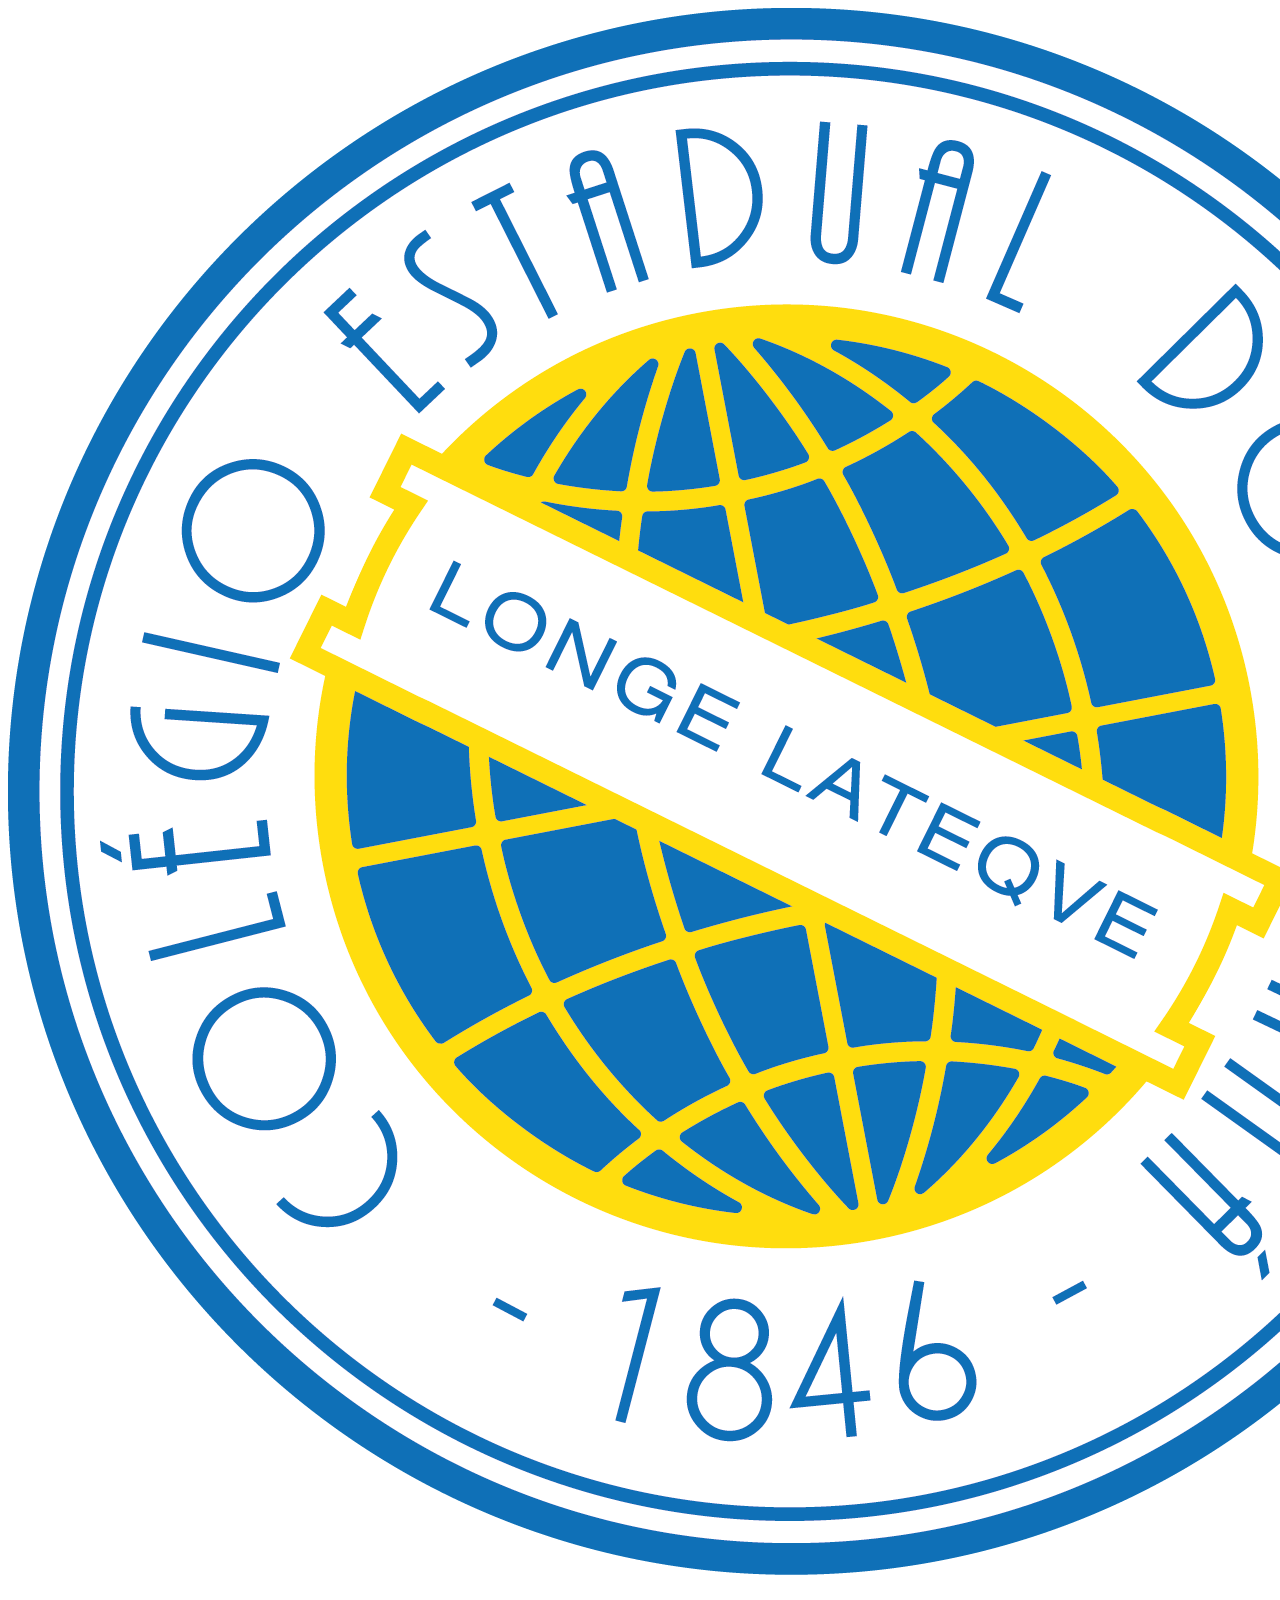
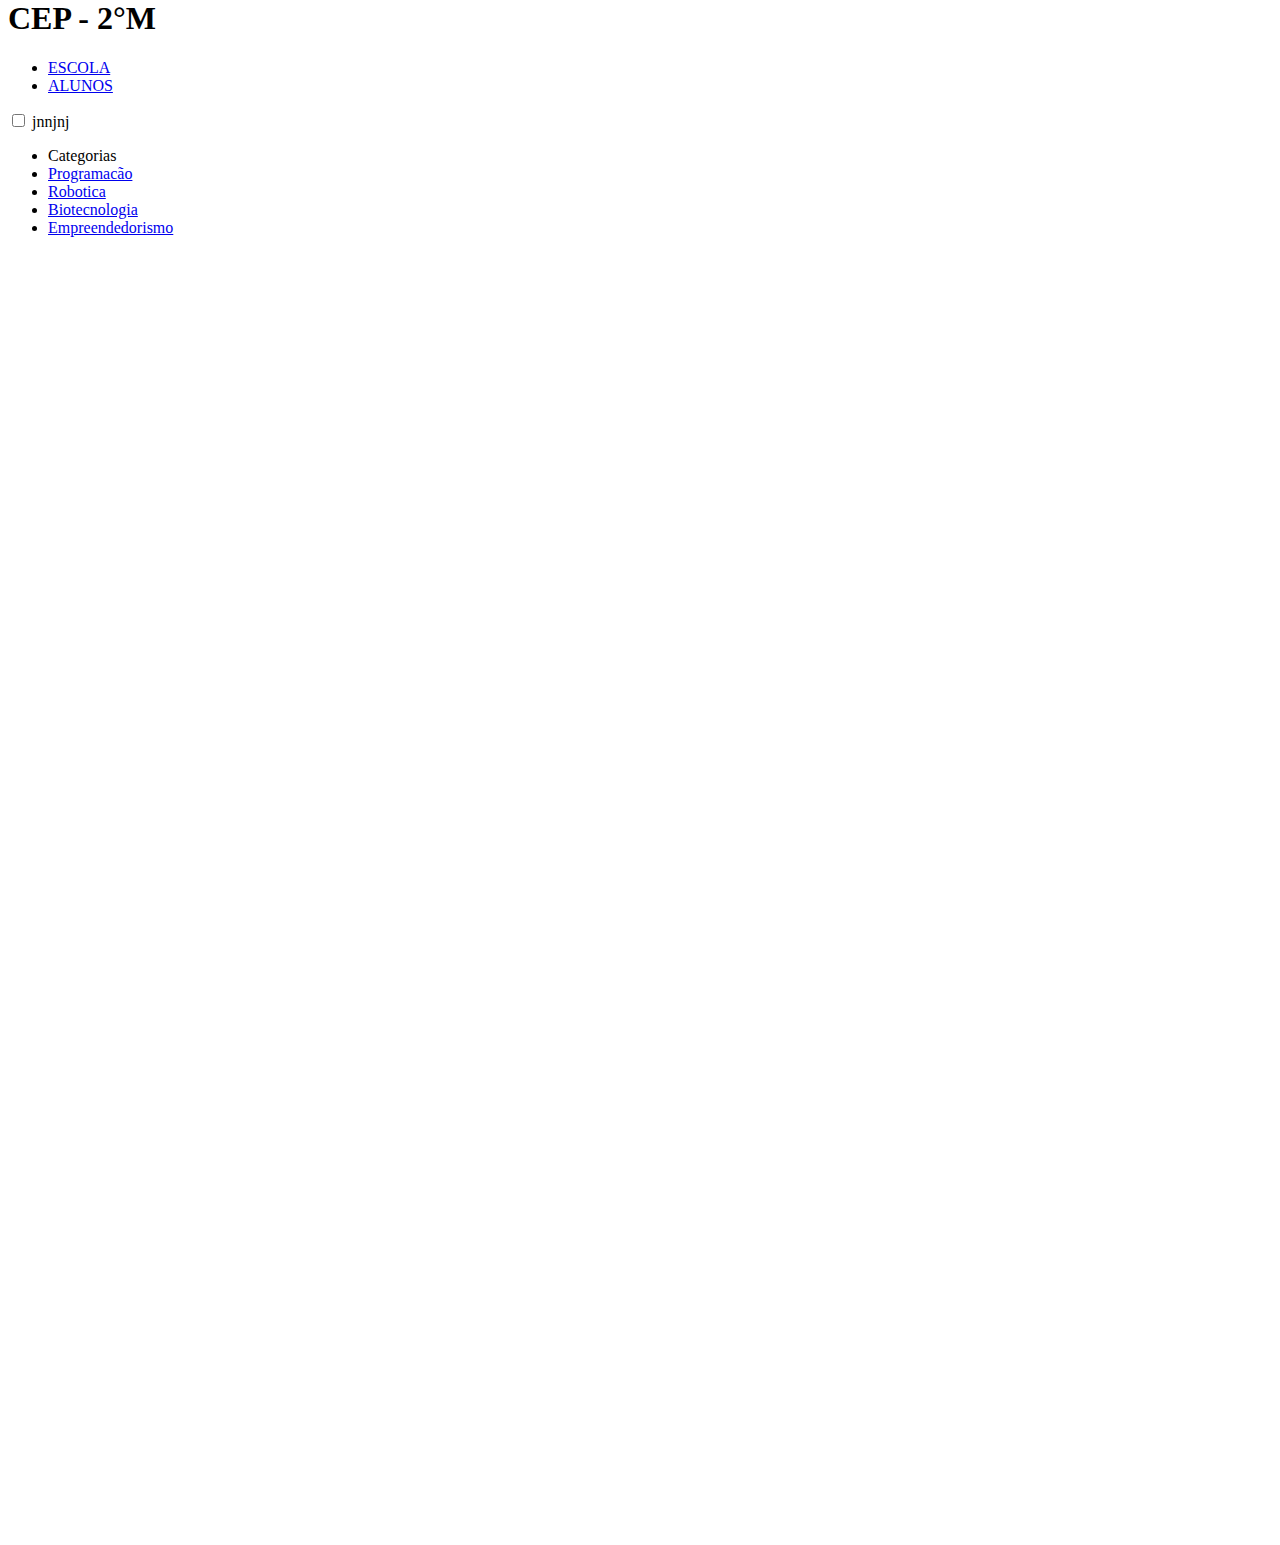
==== o.html @ 10a6ceaf "wsaf" ====
<!DOCTYPE html>
<html lang="pt">
<head>
    <meta charset="UTF-8">
    <meta name="viewport" content="width=device-width, initial-scale=1.0">
    <title>Operadores</title>
    <link rel="preconnect" href="https://fonts.googleapis.com">
    <link rel="preconnect" href="https://fonts.gstatic.com" crossorigin>
    <link rel="preconnect" href="https://fonts.googleapis.com">
    <link rel="preconnect" href="https://fonts.gstatic.com" crossorigin>
    <link href="https://fonts.googleapis.com/css2?family=Poppins:wght@400;700&display=swap" rel="stylesheet">   
    <link rel="stylesheet" href="s.css"> 
    <link rel="shortcut icon" href="../imagens/logo.cep.png" type="image/png">
</head>
<body>
    
    <header class="cabeçalho">
        <img class="cabecalho-imagem" src="./imagens/logo.cep.png" alt="logo cep">
        <h1 class="cabecalho-frase-imagem">CEP - 2°M</h1>
        <ul class="cabecalho-lista">
            <li class="cabecalho-lista-item"> <a href="#textos"> ESCOLA </a></li>
            <li class="cabecalho-lista-item"><a href="#estudante"> ALUNOS </a></li>
        </ul>
        <div class="container">
            <input type="checkbox" id="menu" class="container__botao">
            <label for="menu">
                <span class="cabecalho__menu-hamburguer container__imagem">jnnjnj</span>
            </label>
            <ul class="lista-menu">
                <li class="lista-menu__titulo">Categorias</li>
                <li class="lista-menu__item">
                    <a href="Programação/p.html" class="lista-menu__link">Programacão</a>
                </li>
                <li class="lista-menu__item">
                    <a href="Operadores/o.html" class="lista-menu__link">Robotica</a>
                </li>
                <li class="lista-menu__item">
                    <a href="#" class="lista-menu__link">Biotecnologia</a>
                </li>
                <li class="lista-menu__item">
                    <a href="#" class="lista-menu__link">Empreendedorismo</a>
                </li>
            </ul>
        </div>
    </header>

    
<iframe src="https://docs.google.com/document/d/1wyWMOjr5sqwzyTPwrbcAfRnX6ehOafuzDBeBuBS92mo/edit?usp=sharing" frameborder="0" style="width: 100%; height: 100vw;"></iframe>
</body>
</html>
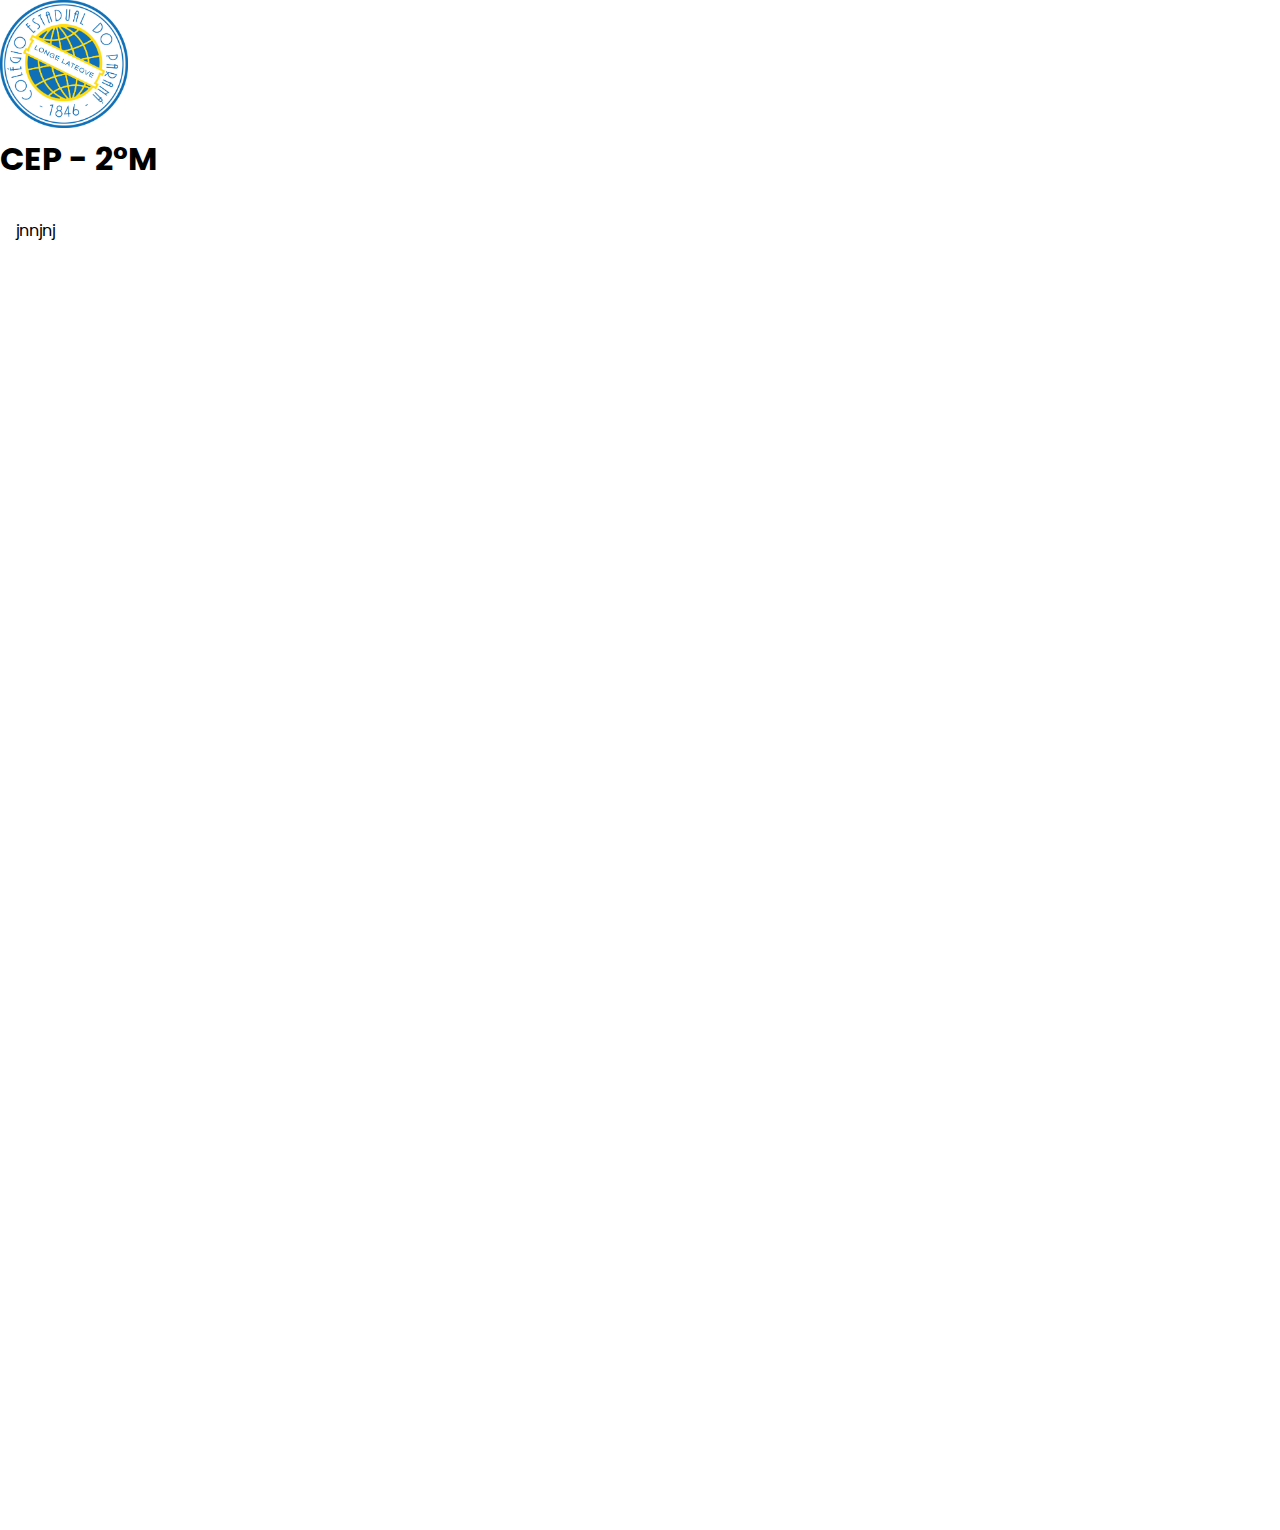
==== commit 522e1a26: "s" ====
--- a/o.html
+++ b/o.html
@@ -10,6 +10,7 @@
     <link rel="preconnect" href="https://fonts.gstatic.com" crossorigin>
     <link href="https://fonts.googleapis.com/css2?family=Poppins:wght@400;700&display=swap" rel="stylesheet">   
     <link rel="stylesheet" href="s.css"> 
+    <link rel="stylesheet" href="style.css"> 
     <link rel="shortcut icon" href="../imagens/logo.cep.png" type="image/png">
 </head>
 <body>
--- a/style.css
+++ b/style.css
@@ -0,0 +1,162 @@
+* {
+    margin: 0;
+    padding: 0;
+}
+
+body {
+    font-family: 'Poppins', sans-serif;
+}
+
+.cabecalho {
+    background-color: #424E61;
+    color: white;
+    display: flex;
+    justify-content: space-around;
+    align-items: center;
+    padding: 24px 0;
+    position: relative;
+}
+
+.cabecalho-imagem {
+    width: 10%;
+}
+
+.cabecalho-lista-item {
+    display: inline-block;
+    margin: 0 16px;
+    font-size: 24px;
+}
+.cabecalho-lista a {
+text-decoration: none;
+color: white;
+}
+
+.escola-imagem {
+    width: 20%;
+}
+
+#textos {
+    background-image: linear-gradient( #424E61,#4ebfe9);
+    color: white;
+    display: flex;
+    justify-content: center;
+    align-items: center;
+    padding: 40px 0;
+}
+
+
+.escola-div-conteudo {
+    width: 35%;
+}
+
+.escola-titulo {
+    padding: 24px 0;
+}
+
+
+.estudante-imagem {
+    width: 200px;
+}
+
+.estudante-imagem2{
+    width: 150px;
+}
+
+.estudante-imagem3{
+    width: 250px;
+}
+
+.estudante-imagem4{
+    width: 200px;
+}
+
+.estudante-imagem5{
+    width: 150px;
+}
+
+
+.estudante-div{
+    text-align: center;
+}
+
+.estudante-titulo{
+    text-align: center;
+    padding: 50px;
+}
+
+
+.estudante-todos{
+    display:grid;
+    grid-template-columns: 20% 20% 20% 20% 20%;
+}
+
+
+.texto-foto{
+    padding: 10px;
+}
+
+.rodape{
+    background-color: #424E61;
+    text-align: center;
+}
+
+.rodape-imagem{
+    height: 80px;
+    padding: 15px;
+    
+}
+
+.escla-texto-dois{
+    padding: 10px 0px 0px 0px;
+}
+
+
+.cabeçalho__menu-hamburguer {
+    width: 24px;
+    height: 24px;
+    display: inline-block;
+    background-image: url(./Menu.svg);
+    background-repeat: no-repeat;
+}
+
+
+.container {
+    display: flex;
+    align-items: center;
+}
+
+.container__imagem {
+    padding: 1em;
+}
+
+
+.lista-menu {
+    display: none;
+    position: absolute;
+    top: 100%;
+      
+}
+
+.container__botao:checked~.lista-menu {
+    display: block;
+}
+
+.lista-menu__titulo,
+.lista-menu__item {
+    padding: 1em;
+    background-color: white;
+}
+
+.lista-menu__titulo {
+    color:rgb(0, 0, 0);
+    font-weight: 700;
+}
+
+.lista-menu__link {
+    color: black;
+    text-decoration: none;
+}
+
+.container__botao {
+    display: none;
+}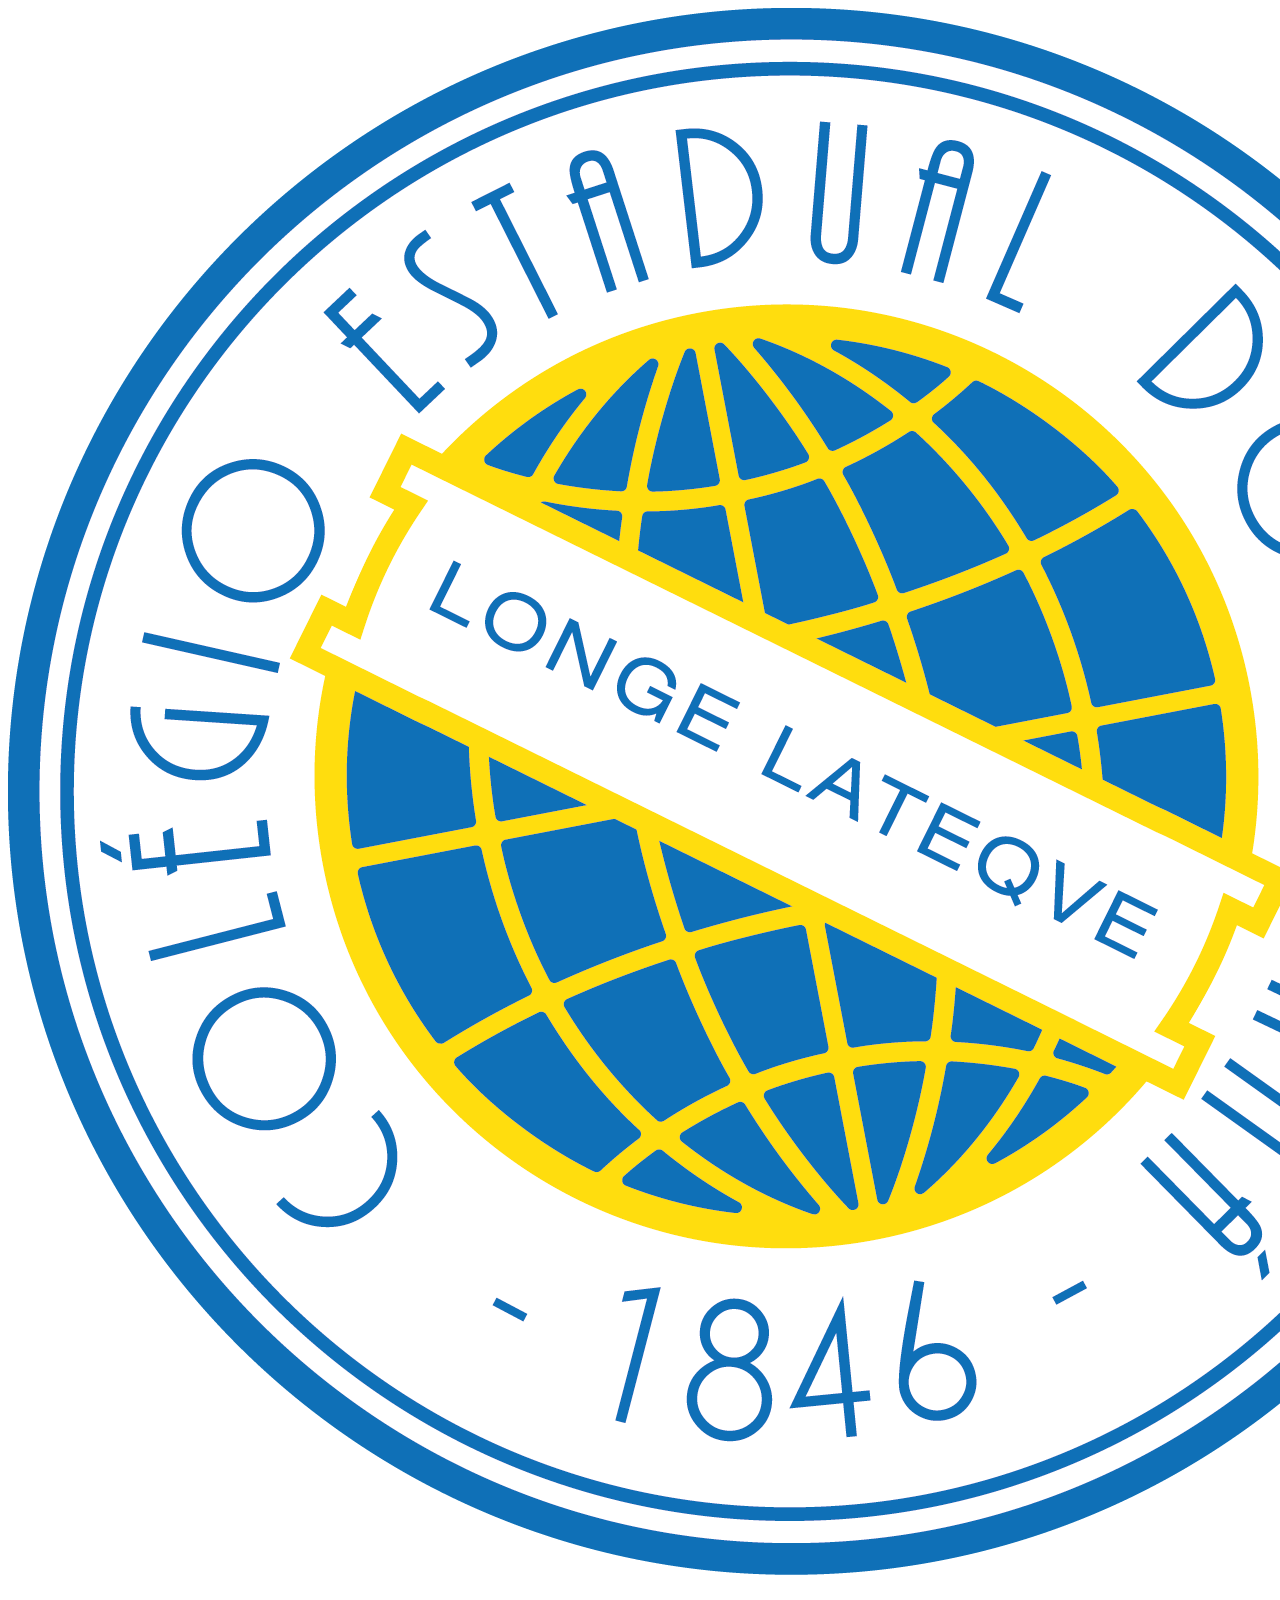
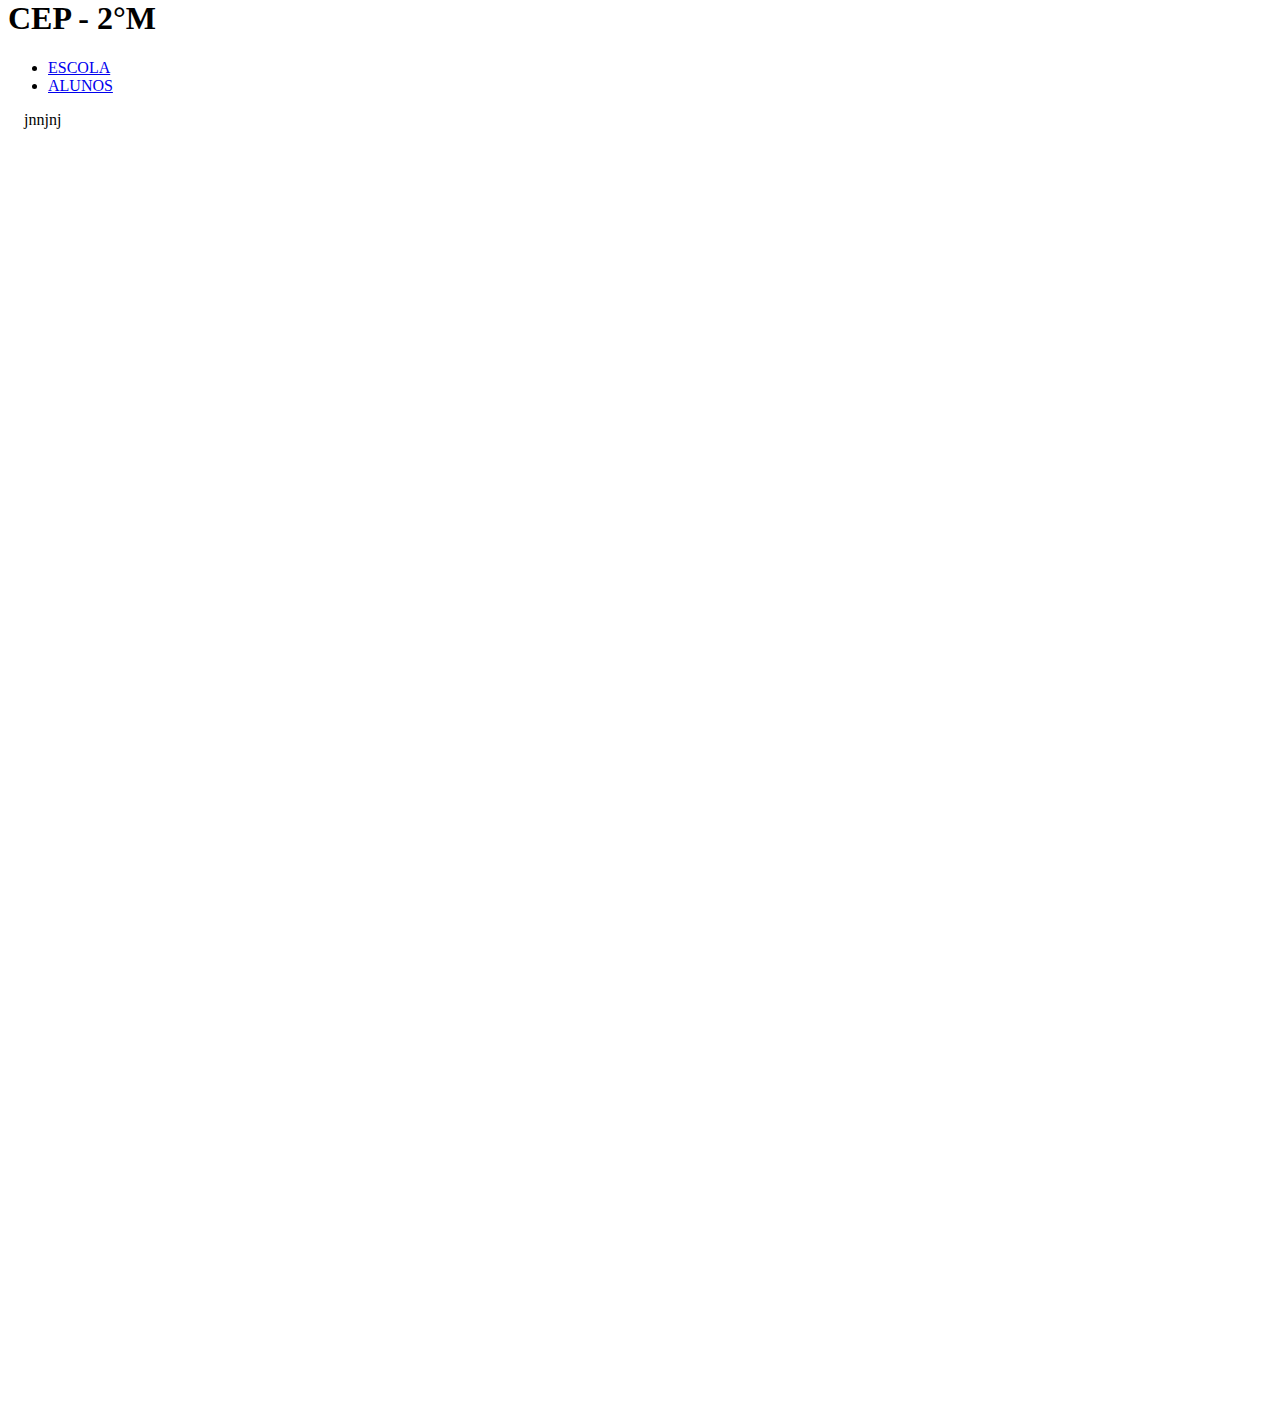
==== commit 7945a438: "." ====
--- a/o.html
+++ b/o.html
@@ -9,8 +9,7 @@
     <link rel="preconnect" href="https://fonts.googleapis.com">
     <link rel="preconnect" href="https://fonts.gstatic.com" crossorigin>
     <link href="https://fonts.googleapis.com/css2?family=Poppins:wght@400;700&display=swap" rel="stylesheet">   
-    <link rel="stylesheet" href="s.css"> 
-    <link rel="stylesheet" href="style.css"> 
+    <link rel="stylesheet" href="style2.css"> 
     <link rel="shortcut icon" href="../imagens/logo.cep.png" type="image/png">
 </head>
 <body>
--- a/style2.css
+++ b/style2.css
@@ -0,0 +1,49 @@
+.cabeçalho__menu-hamburguer {
+    width: 24px;
+    height: 24px;
+    display: inline-block;
+    background-image: url(./Menu.svg);
+    background-repeat: no-repeat;
+}
+
+
+.container {
+    display: flex;
+    align-items: center;
+}
+
+.container__imagem {
+    padding: 1em;
+}
+
+
+.lista-menu {
+    display: none;
+    position: absolute;
+    top: 100%;
+      
+}
+
+.container__botao:checked~.lista-menu {
+    display: block;
+}
+
+.lista-menu__titulo,
+.lista-menu__item {
+    padding: 1em;
+    background-color: white;
+}
+
+.lista-menu__titulo {
+    color:rgb(0, 0, 0);
+    font-weight: 700;
+}
+
+.lista-menu__link {
+    color: black;
+    text-decoration: none;
+}
+
+.container__botao {
+    display: none;
+}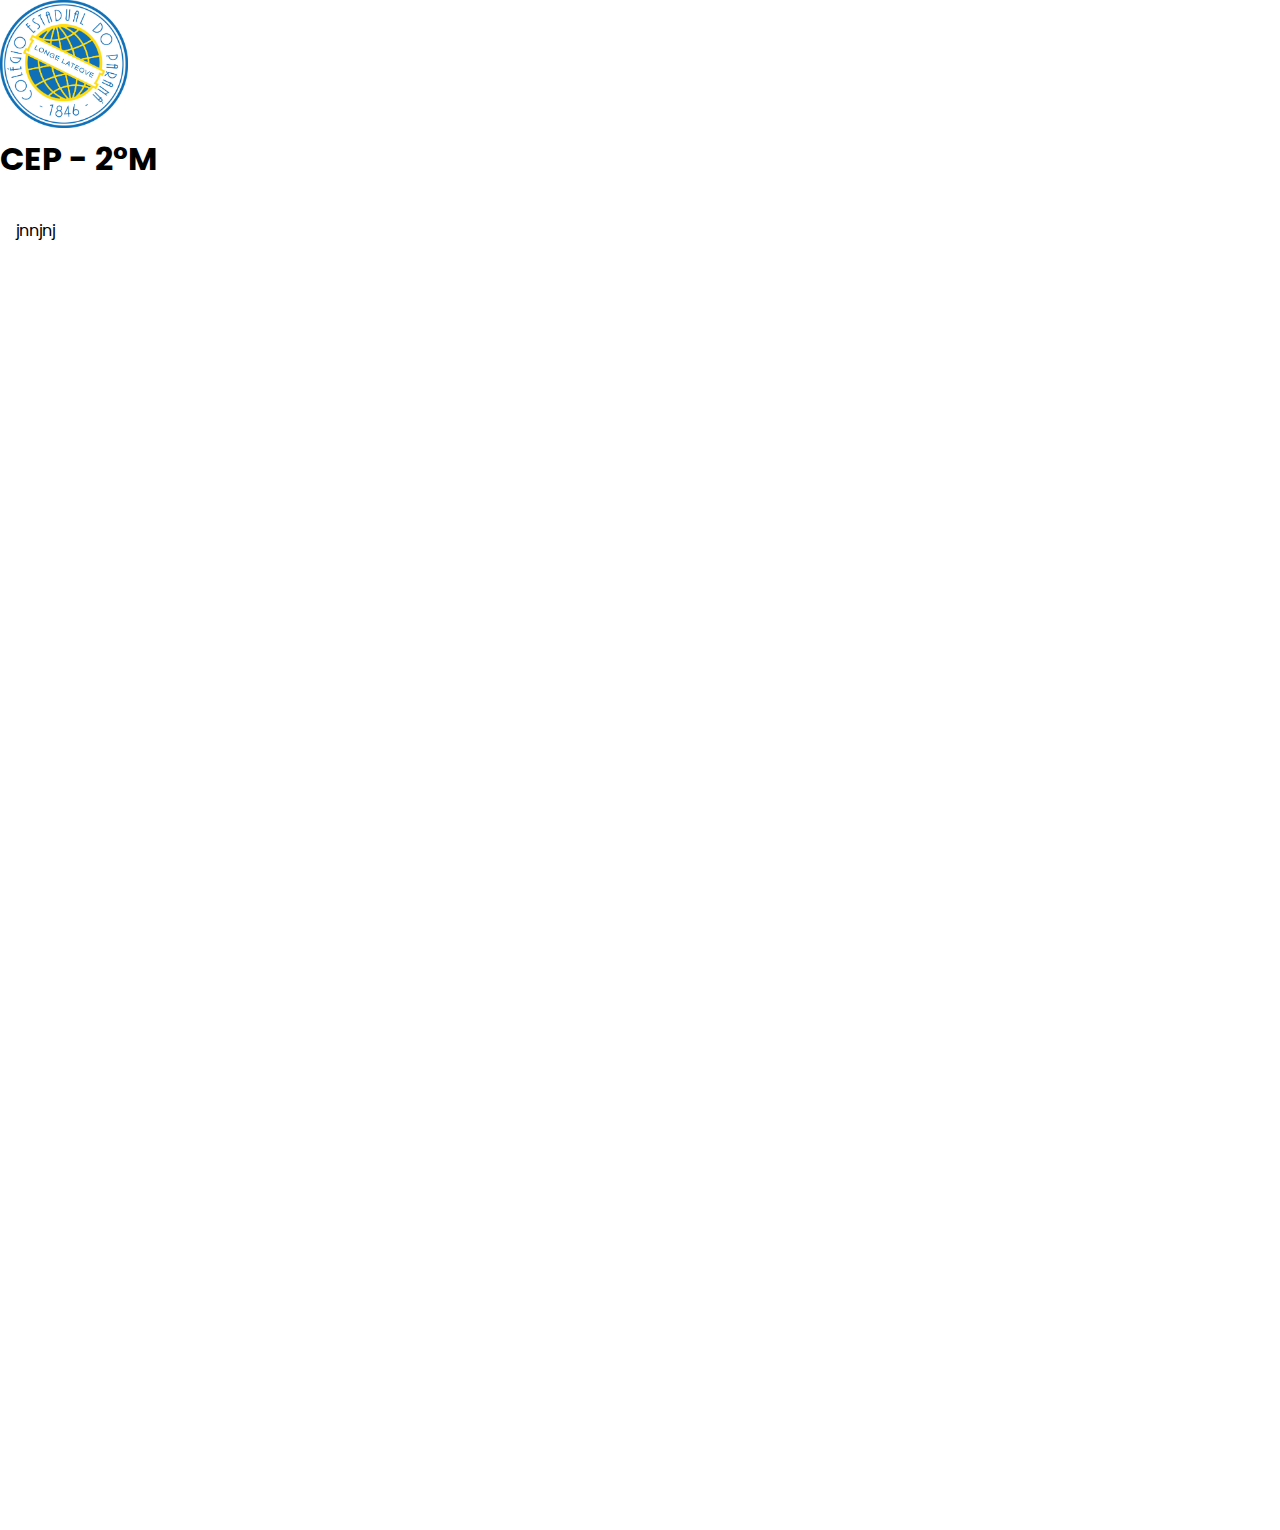
==== commit 143059d8: "k" ====
--- a/o.html
+++ b/o.html
@@ -9,7 +9,7 @@
     <link rel="preconnect" href="https://fonts.googleapis.com">
     <link rel="preconnect" href="https://fonts.gstatic.com" crossorigin>
     <link href="https://fonts.googleapis.com/css2?family=Poppins:wght@400;700&display=swap" rel="stylesheet">   
-    <link rel="stylesheet" href="style2.css"> 
+    <link rel="stylesheet" href="style.css"> 
     <link rel="shortcut icon" href="../imagens/logo.cep.png" type="image/png">
 </head>
 <body>
--- a/style.css
+++ b/style.css
@@ -0,0 +1,162 @@
+* {
+    margin: 0;
+    padding: 0;
+}
+
+body {
+    font-family: 'Poppins', sans-serif;
+}
+
+.cabecalho {
+    background-color: #424E61;
+    color: white;
+    display: flex;
+    justify-content: space-around;
+    align-items: center;
+    padding: 24px 0;
+    position: relative;
+}
+
+.cabecalho-imagem {
+    width: 10%;
+}
+
+.cabecalho-lista-item {
+    display: inline-block;
+    margin: 0 16px;
+    font-size: 24px;
+}
+.cabecalho-lista a {
+text-decoration: none;
+color: white;
+}
+
+.escola-imagem {
+    width: 20%;
+}
+
+#textos {
+    background-image: linear-gradient( #424E61,#4ebfe9);
+    color: white;
+    display: flex;
+    justify-content: center;
+    align-items: center;
+    padding: 40px 0;
+}
+
+
+.escola-div-conteudo {
+    width: 35%;
+}
+
+.escola-titulo {
+    padding: 24px 0;
+}
+
+
+.estudante-imagem {
+    width: 200px;
+}
+
+.estudante-imagem2{
+    width: 150px;
+}
+
+.estudante-imagem3{
+    width: 250px;
+}
+
+.estudante-imagem4{
+    width: 200px;
+}
+
+.estudante-imagem5{
+    width: 150px;
+}
+
+
+.estudante-div{
+    text-align: center;
+}
+
+.estudante-titulo{
+    text-align: center;
+    padding: 50px;
+}
+
+
+.estudante-todos{
+    display:grid;
+    grid-template-columns: 20% 20% 20% 20% 20%;
+}
+
+
+.texto-foto{
+    padding: 10px;
+}
+
+.rodape{
+    background-color: #424E61;
+    text-align: center;
+}
+
+.rodape-imagem{
+    height: 80px;
+    padding: 15px;
+    
+}
+
+.escla-texto-dois{
+    padding: 10px 0px 0px 0px;
+}
+
+
+.cabeçalho__menu-hamburguer {
+    width: 24px;
+    height: 24px;
+    display: inline-block;
+    background-image: url(./Menu.svg);
+    background-repeat: no-repeat;
+}
+
+
+.container {
+    display: flex;
+    align-items: center;
+}
+
+.container__imagem {
+    padding: 1em;
+}
+
+
+.lista-menu {
+    display: none;
+    position: absolute;
+    top: 100%;
+      
+}
+
+.container__botao:checked~.lista-menu {
+    display: block;
+}
+
+.lista-menu__titulo,
+.lista-menu__item {
+    padding: 1em;
+    background-color: white;
+}
+
+.lista-menu__titulo {
+    color:rgb(0, 0, 0);
+    font-weight: 700;
+}
+
+.lista-menu__link {
+    color: black;
+    text-decoration: none;
+}
+
+.container__botao {
+    display: none;
+}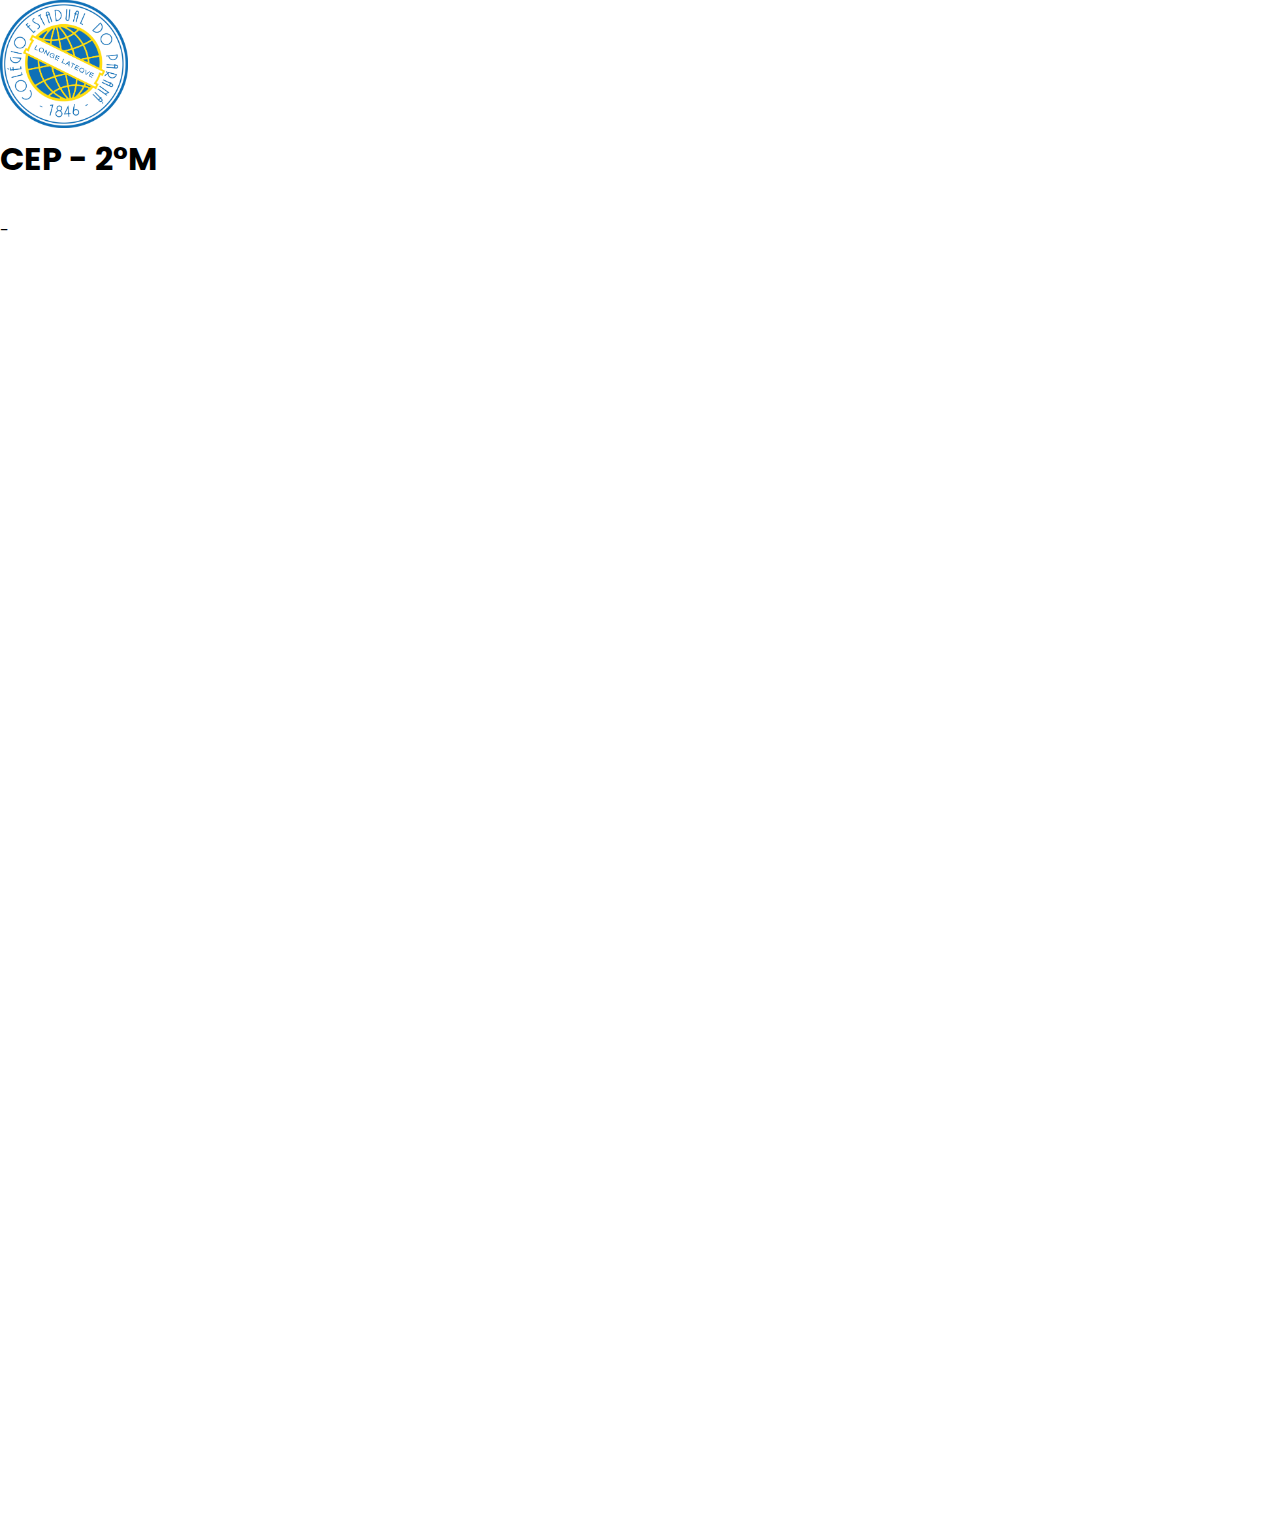
==== commit 3e82ca51: "." ====
--- a/o.html
+++ b/o.html
@@ -24,7 +24,7 @@
         <div class="container">
             <input type="checkbox" id="menu" class="container__botao">
             <label for="menu">
-                <span class="cabecalho__menu-hamburguer container__imagem">jnnjnj</span>
+                <span class="cabecalho__menu-hamburguer">-</span>
             </label>
             <ul class="lista-menu">
                 <li class="lista-menu__titulo">Categorias</li>
@@ -32,7 +32,7 @@
                     <a href="Programação/p.html" class="lista-menu__link">Programacão</a>
                 </li>
                 <li class="lista-menu__item">
-                    <a href="Operadores/o.html" class="lista-menu__link">Robotica</a>
+                    <a href="o.html" class="lista-menu__link">Robotica</a>
                 </li>
                 <li class="lista-menu__item">
                     <a href="#" class="lista-menu__link">Biotecnologia</a>
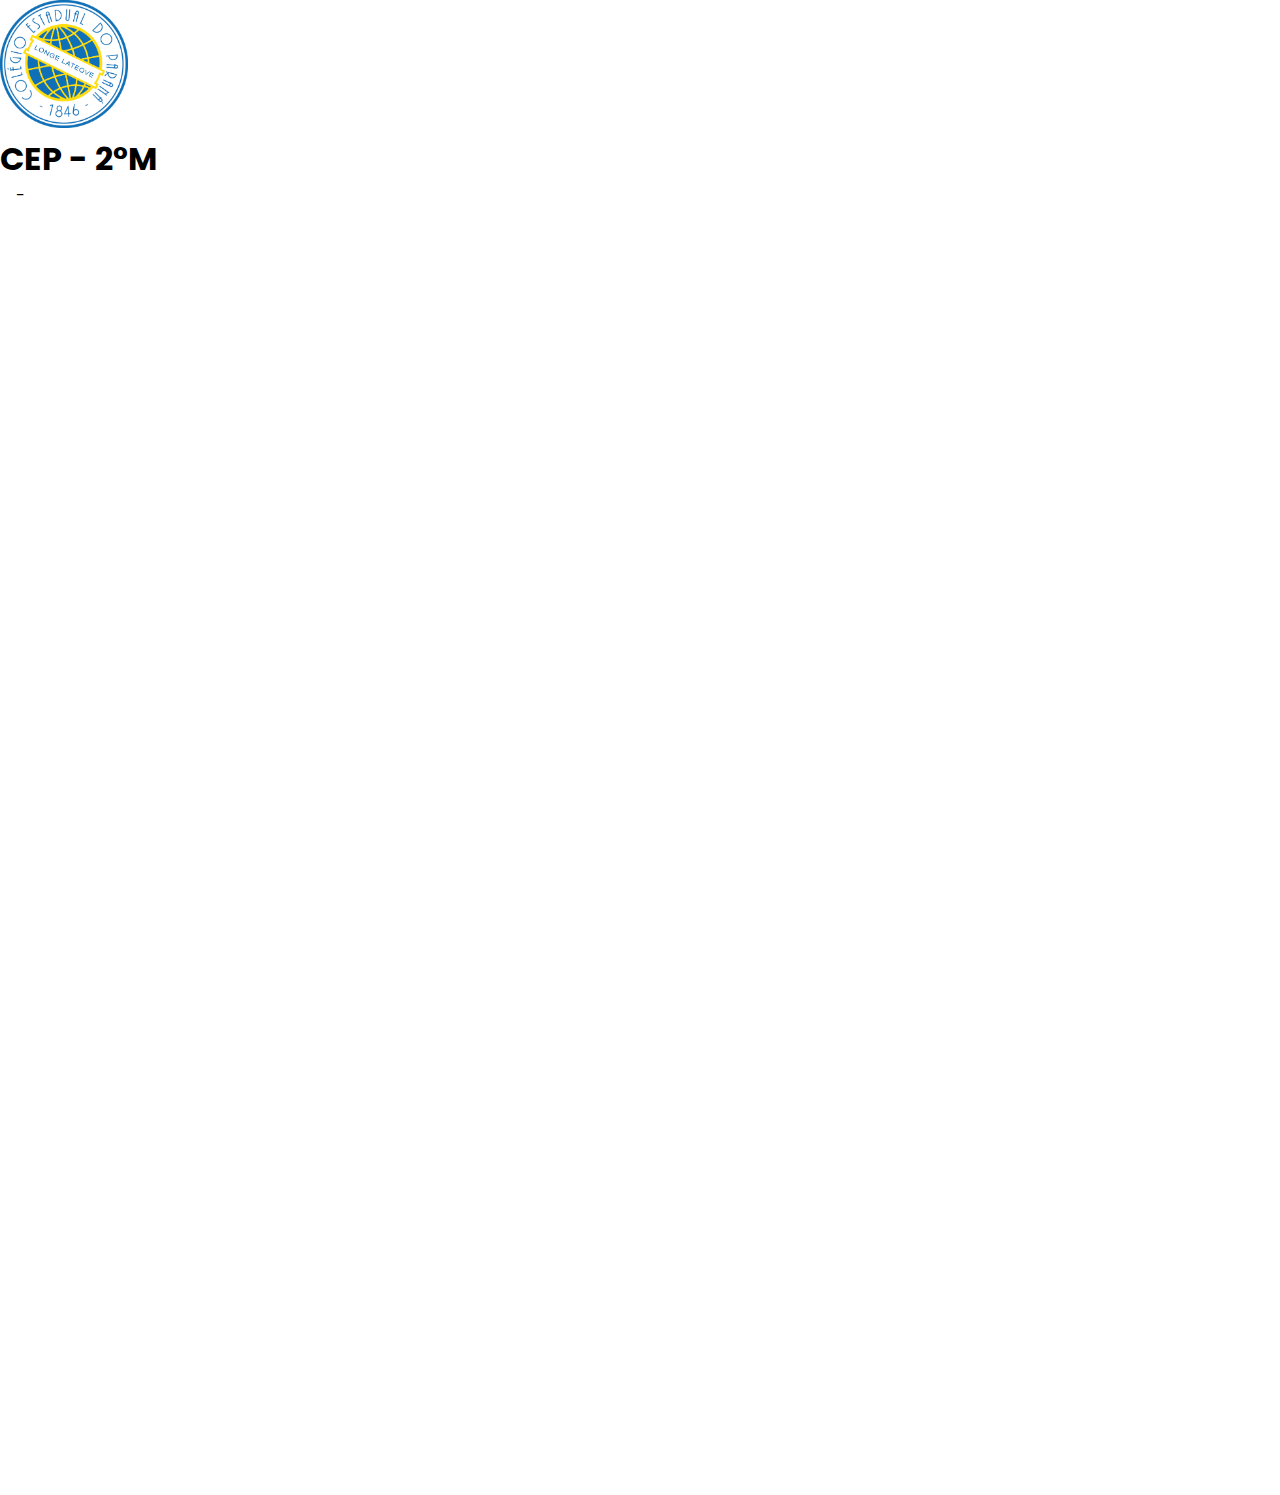
==== commit d773e0ec: "d" ====
--- a/o.html
+++ b/o.html
@@ -17,14 +17,10 @@
     <header class="cabeçalho">
         <img class="cabecalho-imagem" src="./imagens/logo.cep.png" alt="logo cep">
         <h1 class="cabecalho-frase-imagem">CEP - 2°M</h1>
-        <ul class="cabecalho-lista">
-            <li class="cabecalho-lista-item"> <a href="#textos"> ESCOLA </a></li>
-            <li class="cabecalho-lista-item"><a href="#estudante"> ALUNOS </a></li>
-        </ul>
         <div class="container">
             <input type="checkbox" id="menu" class="container__botao">
             <label for="menu">
-                <span class="cabecalho__menu-hamburguer">-</span>
+                <span class="cabecalho__menu-hamburguer container__imagem">-</span>
             </label>
             <ul class="lista-menu">
                 <li class="lista-menu__titulo">Categorias</li>
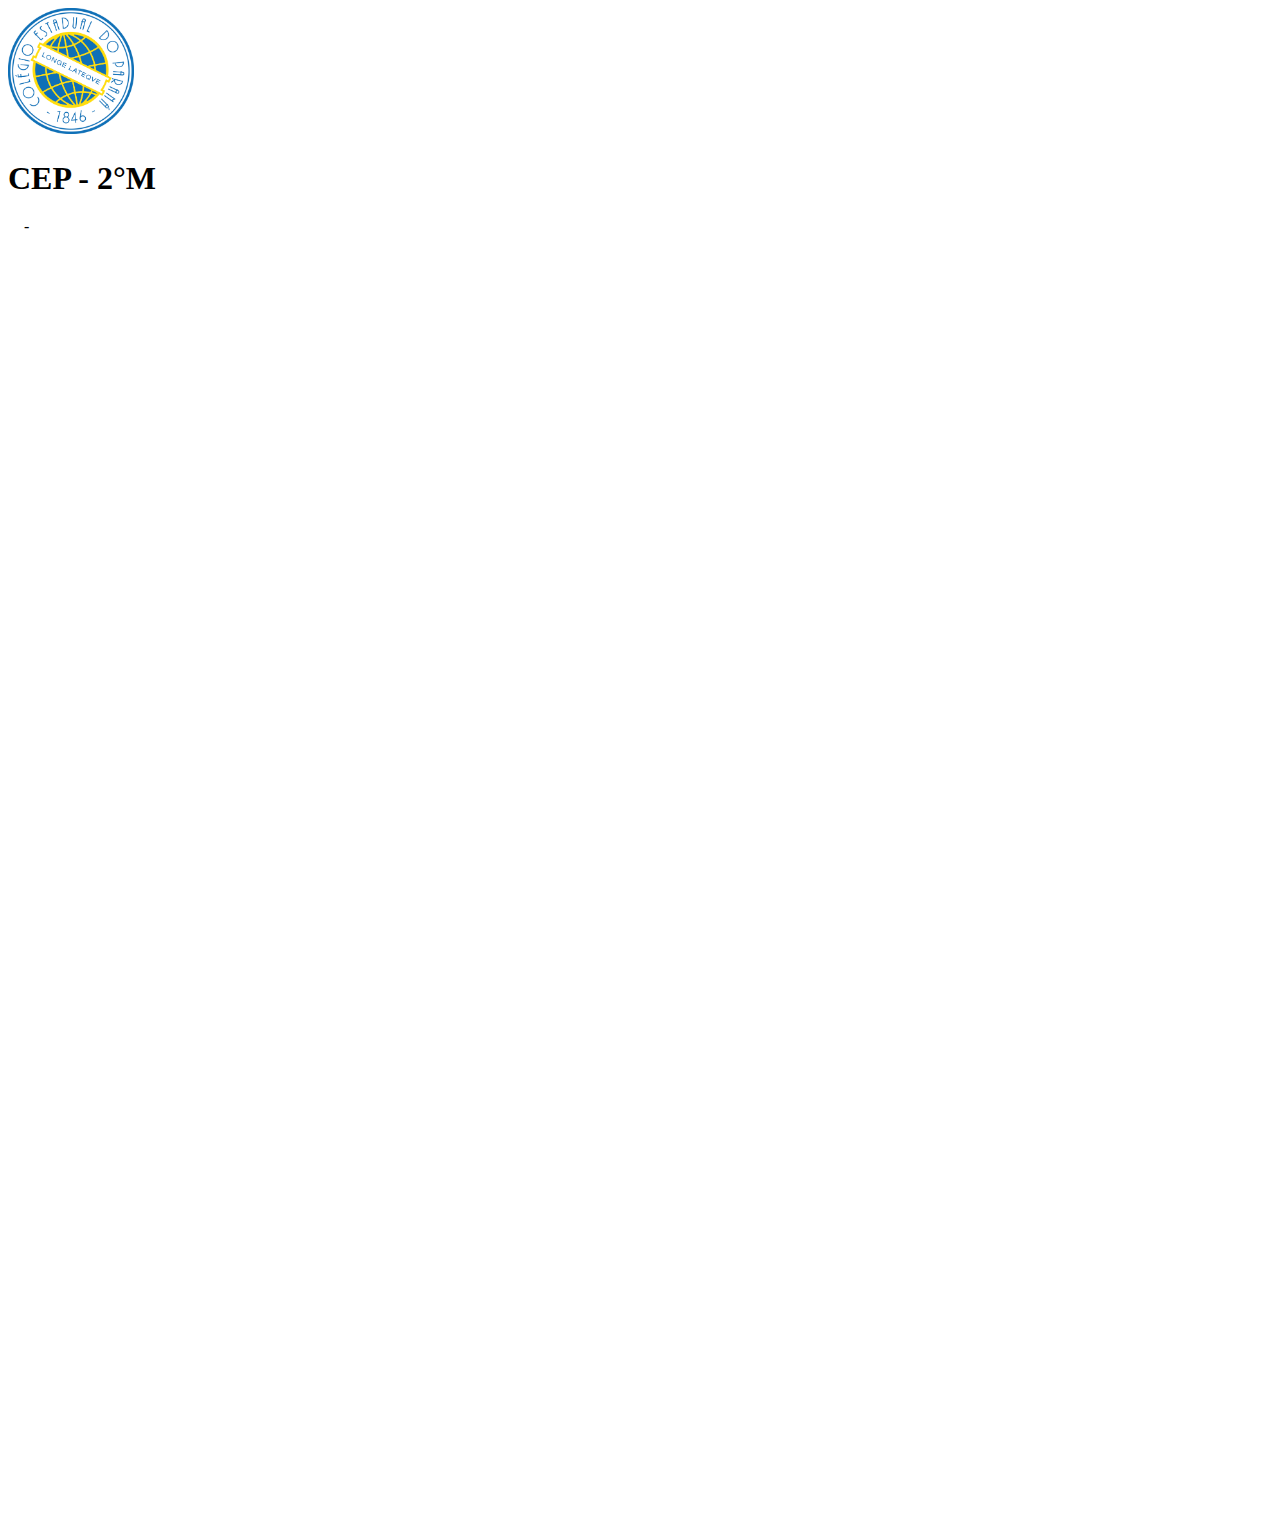
==== commit 5057d4d1: "." ====
--- a/o.html
+++ b/o.html
@@ -9,7 +9,7 @@
     <link rel="preconnect" href="https://fonts.googleapis.com">
     <link rel="preconnect" href="https://fonts.gstatic.com" crossorigin>
     <link href="https://fonts.googleapis.com/css2?family=Poppins:wght@400;700&display=swap" rel="stylesheet">   
-    <link rel="stylesheet" href="style.css"> 
+    <link rel="stylesheet" href="style2.css"> 
     <link rel="shortcut icon" href="../imagens/logo.cep.png" type="image/png">
 </head>
 <body>
--- a/style2.css
+++ b/style2.css
@@ -0,0 +1,76 @@
+.cabeçalho__menu-hamburguer {
+    width: 24px;
+    height: 24px;
+    display: inline-block;
+    background-image: url(./Menu.svg);
+    background-repeat: no-repeat;
+}
+
+
+.container {
+    display: flex;
+    align-items: center;
+}
+
+.container__imagem {
+    padding: 1em;
+}
+
+
+.lista-menu {
+    display: none;
+    position: absolute;
+    top: 100%;
+      
+}
+
+.container__botao:checked~.lista-menu {
+    display: block;
+}
+
+.lista-menu__titulo,
+.lista-menu__item {
+    padding: 1em;
+    background-color: white;
+}
+
+.lista-menu__titulo {
+    color:rgb(0, 0, 0);
+    font-weight: 700;
+}
+
+.lista-menu__link {
+    color: black;
+    text-decoration: none;
+}
+
+.container__botao {
+    display: none;
+}
+.cabecalho {
+    background-color: #424E61;
+    color: white;
+    display: flex;
+    justify-content: space-around;
+    align-items: center;
+    padding: 24px 0;
+    position: relative;
+}
+
+.cabecalho-imagem {
+    width: 10%;
+}
+
+.cabecalho-lista-item {
+    display: inline-block;
+    margin: 0 16px;
+    font-size: 24px;
+}
+.cabecalho-lista a {
+text-decoration: none;
+color: white;
+}
+
+.escola-imagem {
+    width: 20%;
+}